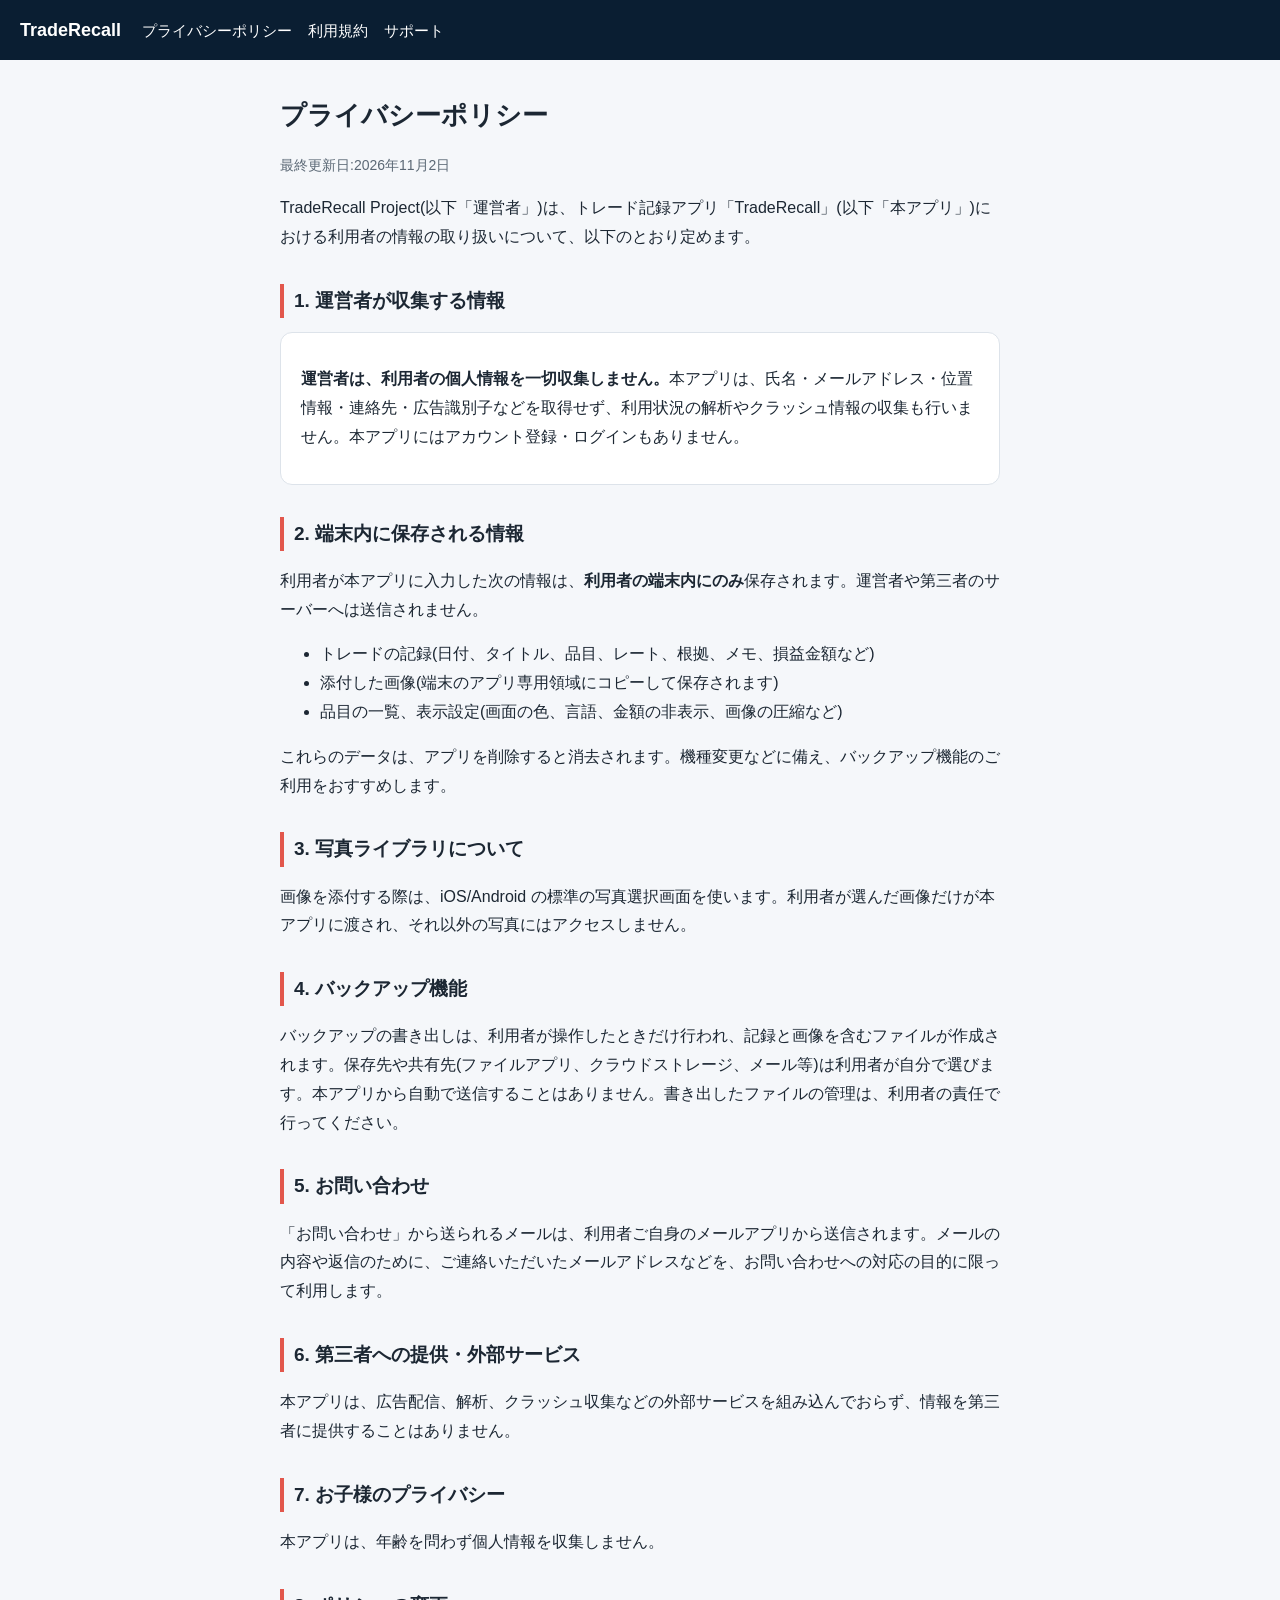
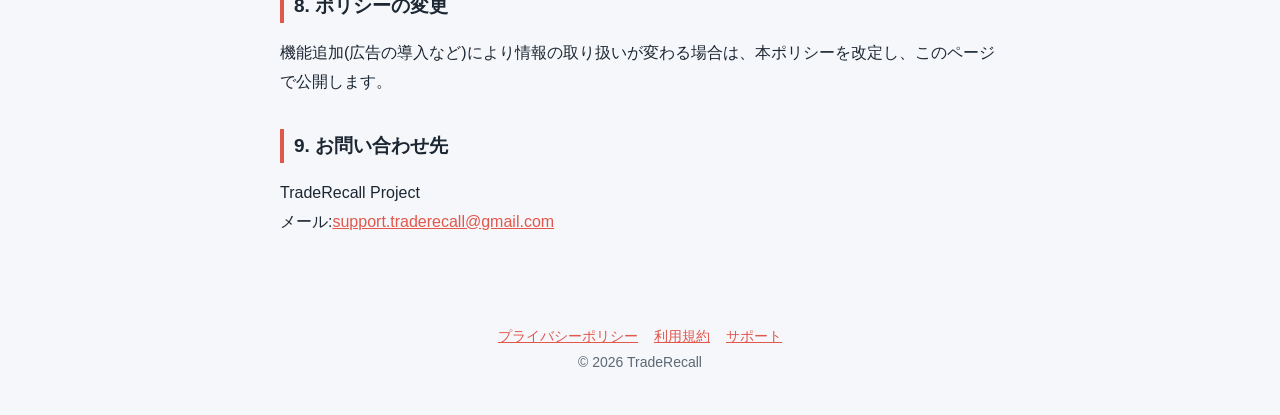
==== privacy/index.html @ aee0db61 "公開用ページを追加" ====
<!DOCTYPE html>
<html lang="ja">
<head>
<meta charset="utf-8">
<meta name="viewport" content="width=device-width, initial-scale=1">
<title>プライバシーポリシー | TradeRecall</title>
<link rel="stylesheet" href="../style.css">
</head>
<body>
<header class="site">
  <a class="brand" href="../">TradeRecall</a>
  <a href="../privacy/">プライバシーポリシー</a><a href="../terms/">利用規約</a><a href="../support/">サポート</a>
</header>
<main>
  <h1>プライバシーポリシー</h1>
  <p class="meta">最終更新日:<span data-updated>2026年11月2日</span></p>
  <p><span data-operator>TradeRecall Project</span>(以下「運営者」)は、トレード記録アプリ「TradeRecall」(以下「本アプリ」)における利用者の情報の取り扱いについて、以下のとおり定めます。</p>

  <h2>1. 運営者が収集する情報</h2>
  <div class="card">
    <p><strong>運営者は、利用者の個人情報を一切収集しません。</strong>本アプリは、氏名・メールアドレス・位置情報・連絡先・広告識別子などを取得せず、利用状況の解析やクラッシュ情報の収集も行いません。本アプリにはアカウント登録・ログインもありません。</p>
  </div>

  <h2>2. 端末内に保存される情報</h2>
  <p>利用者が本アプリに入力した次の情報は、<strong>利用者の端末内にのみ</strong>保存されます。運営者や第三者のサーバーへは送信されません。</p>
  <ul>
    <li>トレードの記録(日付、タイトル、品目、レート、根拠、メモ、損益金額など)</li>
    <li>添付した画像(端末のアプリ専用領域にコピーして保存されます)</li>
    <li>品目の一覧、表示設定(画面の色、言語、金額の非表示、画像の圧縮など)</li>
  </ul>
  <p>これらのデータは、アプリを削除すると消去されます。機種変更などに備え、バックアップ機能のご利用をおすすめします。</p>

  <h2>3. 写真ライブラリについて</h2>
  <p>画像を添付する際は、iOS/Android の標準の写真選択画面を使います。利用者が選んだ画像だけが本アプリに渡され、それ以外の写真にはアクセスしません。</p>

  <h2>4. バックアップ機能</h2>
  <p>バックアップの書き出しは、利用者が操作したときだけ行われ、記録と画像を含むファイルが作成されます。保存先や共有先(ファイルアプリ、クラウドストレージ、メール等)は利用者が自分で選びます。本アプリから自動で送信することはありません。書き出したファイルの管理は、利用者の責任で行ってください。</p>

  <h2>5. お問い合わせ</h2>
  <p>「お問い合わせ」から送られるメールは、利用者ご自身のメールアプリから送信されます。メールの内容や返信のために、ご連絡いただいたメールアドレスなどを、お問い合わせへの対応の目的に限って利用します。</p>

  <h2>6. 第三者への提供・外部サービス</h2>
  <p>本アプリは、広告配信、解析、クラッシュ収集などの外部サービスを組み込んでおらず、情報を第三者に提供することはありません。</p>

  <h2>7. お子様のプライバシー</h2>
  <p>本アプリは、年齢を問わず個人情報を収集しません。</p>

  <h2>8. ポリシーの変更</h2>
  <p>機能追加(広告の導入など)により情報の取り扱いが変わる場合は、本ポリシーを改定し、このページで公開します。</p>

  <h2>9. お問い合わせ先</h2>
  <p><span data-operator>TradeRecall Project</span><br>メール:<a data-email href="mailto:support.traderecall@gmail.com">support.traderecall@gmail.com</a></p>
</main>
<footer>
  <a href="../privacy/">プライバシーポリシー</a><a href="../terms/">利用規約</a><a href="../support/">サポート</a>
  <div>© 2026 TradeRecall</div>
</footer>
<script src="../config.js"></script>
<script src="../site.js"></script>
</body>
</html>
---- style.css ----
:root { --navy: #0a1e32; --accent: #e2574c; --text: #1c2733; --sub: #5b6875; --bg: #f5f7fa; --card: #fff; --line: #dde3ea; }
@media (prefers-color-scheme: dark) {
  :root { --text: #e8edf2; --sub: #9aa8b5; --bg: #0a1e32; --card: #11293f; --line: #223d57; }
}
* { box-sizing: border-box; }
body { margin: 0; font-family: -apple-system, "Hiragino Sans", "Yu Gothic", "Noto Sans JP", sans-serif; line-height: 1.8; color: var(--text); background: var(--bg); }
header.site { background: var(--navy); color: #fff; padding: 14px 20px; }
header.site a { color: #fff; text-decoration: none; margin-right: 16px; font-size: 15px; }
header.site a.brand { font-weight: 700; font-size: 18px; }
main { max-width: 760px; margin: 0 auto; padding: 24px 20px 48px; }
h1 { font-size: 26px; margin: 8px 0 4px; }
h2 { font-size: 19px; margin: 32px 0 8px; padding-left: 10px; border-left: 4px solid var(--accent); }
p, li { font-size: 16px; }
a { color: var(--accent); }
.meta { color: var(--sub); font-size: 14px; }
.card { background: var(--card); border: 1px solid var(--line); border-radius: 12px; padding: 16px 20px; margin: 14px 0; }
.hero { text-align: center; padding: 32px 0 8px; }
.hero p.lead { font-size: 18px; color: var(--sub); }
.hero img { width: 112px; height: 112px; border-radius: 26px; }
.grid { display: grid; grid-template-columns: repeat(auto-fit, minmax(220px, 1fr)); gap: 12px; }
.grid .card { margin: 0; }
.grid h3 { margin: 0 0 4px; font-size: 17px; }
.grid p { margin: 0; font-size: 15px; color: var(--sub); }
details.card summary { cursor: pointer; font-weight: 700; }
footer { text-align: center; color: var(--sub); font-size: 14px; padding: 24px 20px 40px; }
footer a { margin: 0 8px; }
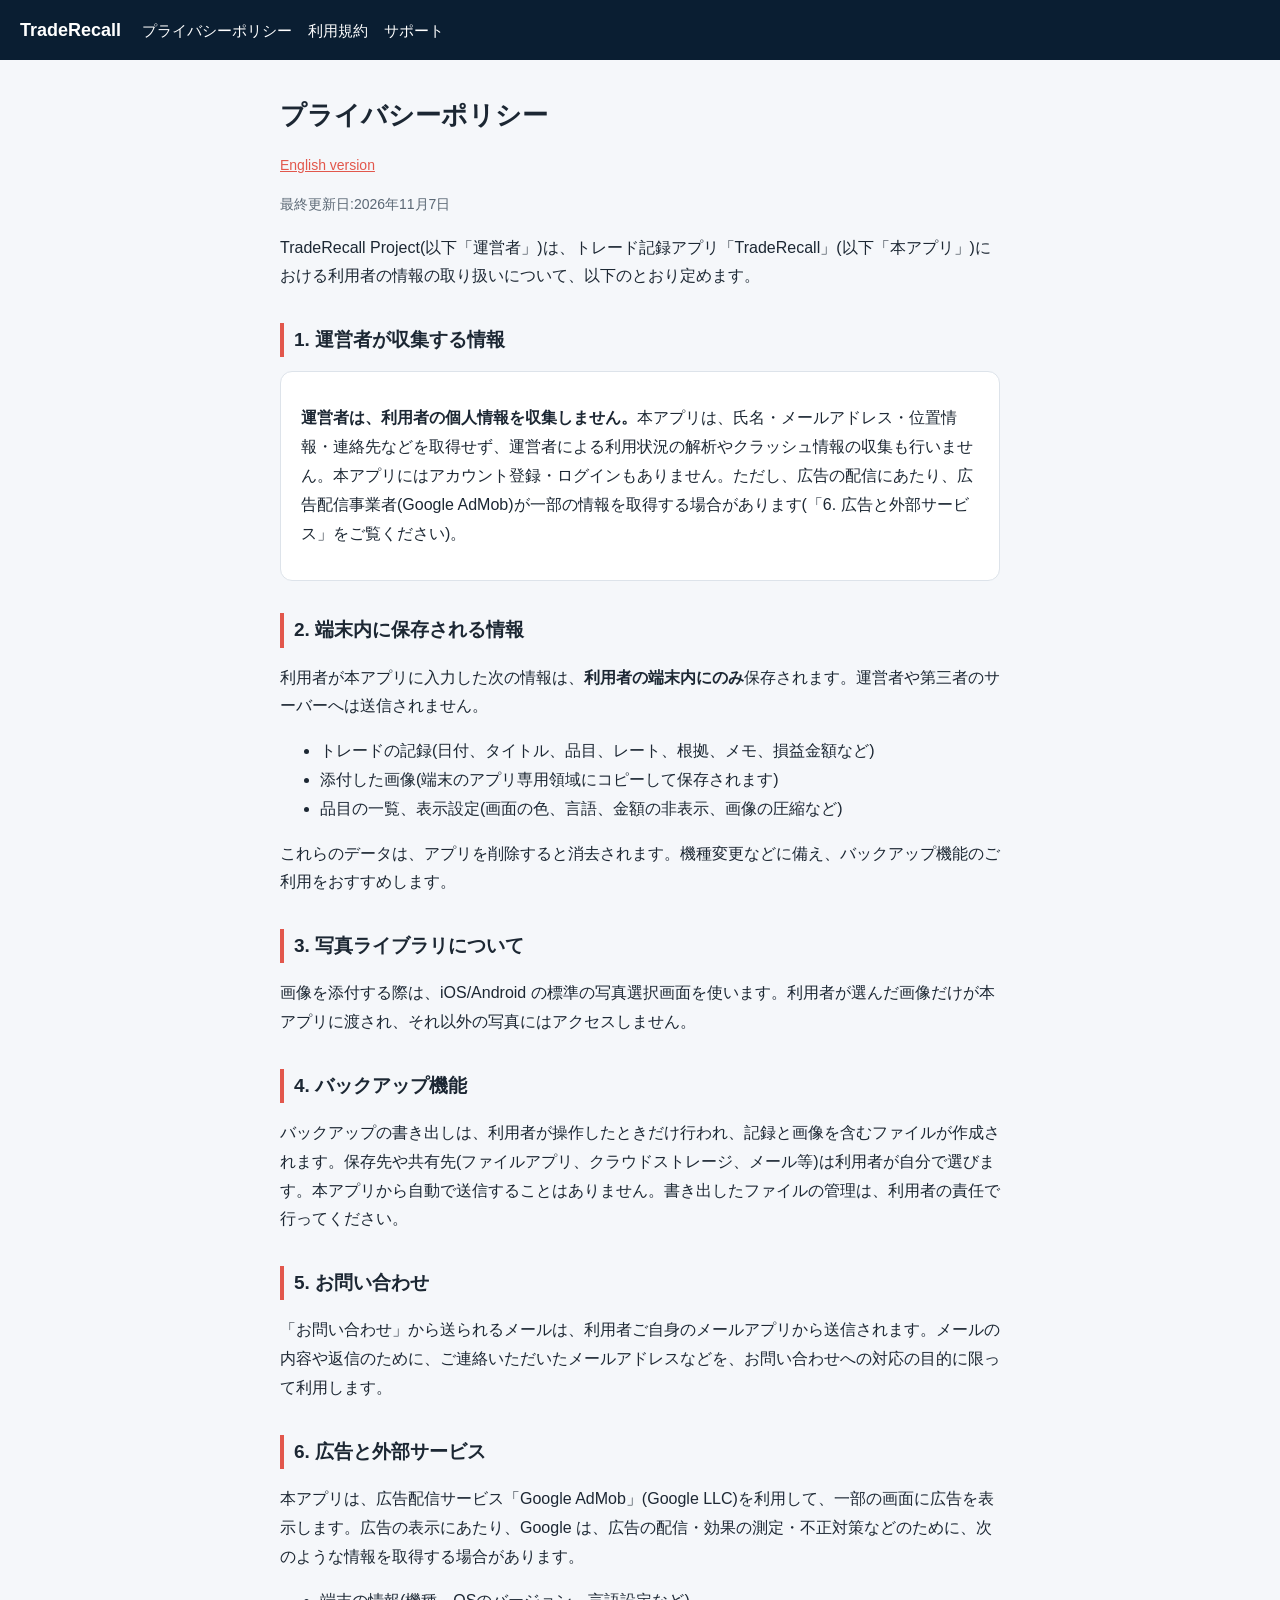
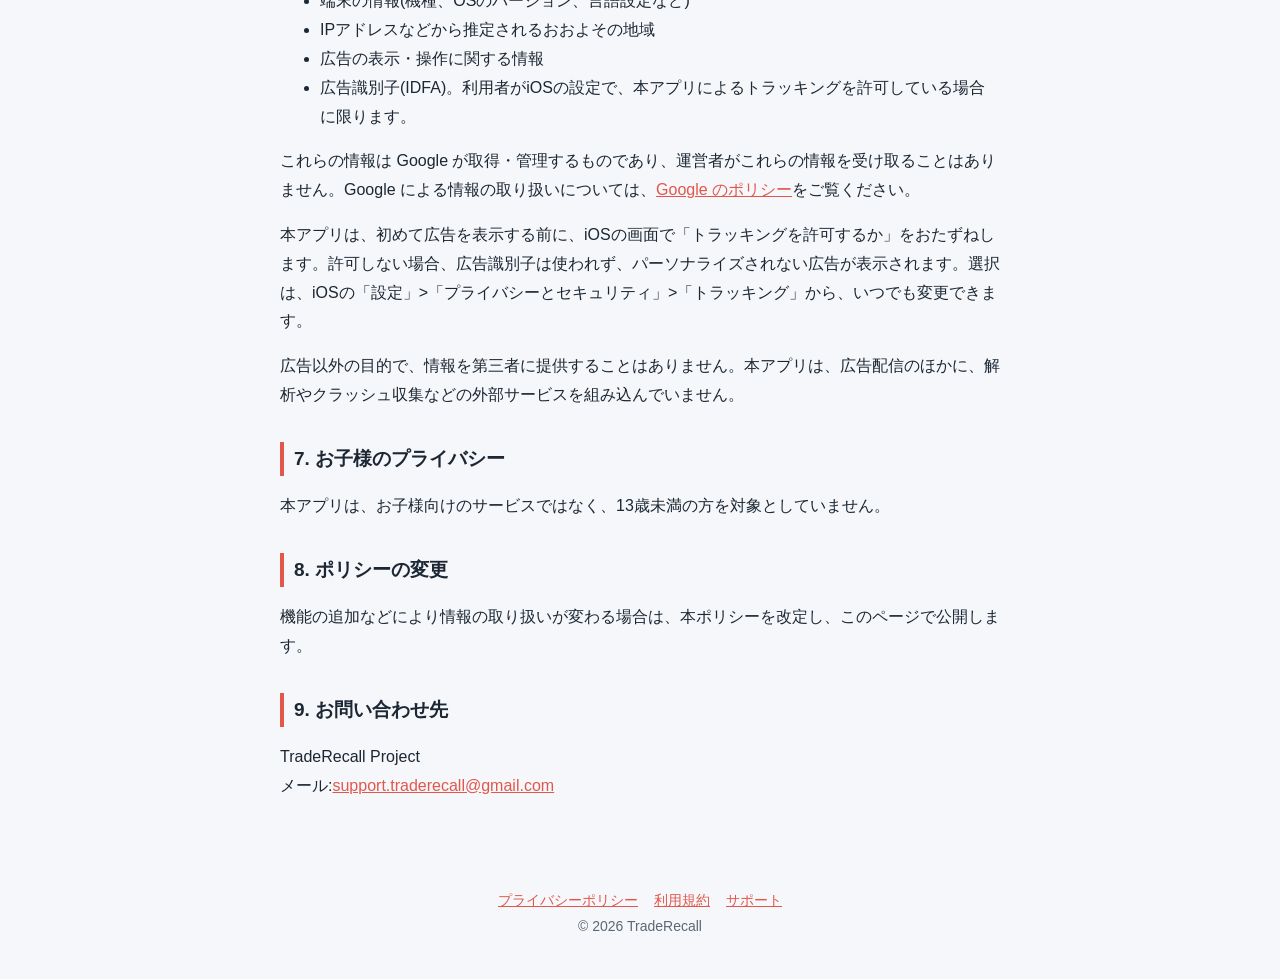
==== commit f47197e6: "プライバシーポリシーに広告(AdMob)・トラッキング許可の記載を追加し、英語版を追加" ====
--- a/privacy/index.html
+++ b/privacy/index.html
@@ -13,12 +13,13 @@
 </header>
 <main>
   <h1>プライバシーポリシー</h1>
+  <p class="meta"><a href="en/">English version</a></p>
   <p class="meta">最終更新日:<span data-updated>2026年11月2日</span></p>
   <p><span data-operator>TradeRecall Project</span>(以下「運営者」)は、トレード記録アプリ「TradeRecall」(以下「本アプリ」)における利用者の情報の取り扱いについて、以下のとおり定めます。</p>
 
   <h2>1. 運営者が収集する情報</h2>
   <div class="card">
-    <p><strong>運営者は、利用者の個人情報を一切収集しません。</strong>本アプリは、氏名・メールアドレス・位置情報・連絡先・広告識別子などを取得せず、利用状況の解析やクラッシュ情報の収集も行いません。本アプリにはアカウント登録・ログインもありません。</p>
+    <p><strong>運営者は、利用者の個人情報を収集しません。</strong>本アプリは、氏名・メールアドレス・位置情報・連絡先などを取得せず、運営者による利用状況の解析やクラッシュ情報の収集も行いません。本アプリにはアカウント登録・ログインもありません。ただし、広告の配信にあたり、広告配信事業者(Google AdMob)が一部の情報を取得する場合があります(「6. 広告と外部サービス」をご覧ください)。</p>
   </div>
 
   <h2>2. 端末内に保存される情報</h2>
@@ -39,14 +40,23 @@
   <h2>5. お問い合わせ</h2>
   <p>「お問い合わせ」から送られるメールは、利用者ご自身のメールアプリから送信されます。メールの内容や返信のために、ご連絡いただいたメールアドレスなどを、お問い合わせへの対応の目的に限って利用します。</p>
 
-  <h2>6. 第三者への提供・外部サービス</h2>
-  <p>本アプリは、広告配信、解析、クラッシュ収集などの外部サービスを組み込んでおらず、情報を第三者に提供することはありません。</p>
+  <h2>6. 広告と外部サービス</h2>
+  <p>本アプリは、広告配信サービス「Google AdMob」(Google LLC)を利用して、一部の画面に広告を表示します。広告の表示にあたり、Google は、広告の配信・効果の測定・不正対策などのために、次のような情報を取得する場合があります。</p>
+  <ul>
+    <li>端末の情報(機種、OSのバージョン、言語設定など)</li>
+    <li>IPアドレスなどから推定されるおおよその地域</li>
+    <li>広告の表示・操作に関する情報</li>
+    <li>広告識別子(IDFA)。利用者がiOSの設定で、本アプリによるトラッキングを許可している場合に限ります。</li>
+  </ul>
+  <p>これらの情報は Google が取得・管理するものであり、運営者がこれらの情報を受け取ることはありません。Google による情報の取り扱いについては、<a href="https://policies.google.com/technologies/partner-sites">Google のポリシー</a>をご覧ください。</p>
+  <p>本アプリは、初めて広告を表示する前に、iOSの画面で「トラッキングを許可するか」をおたずねします。許可しない場合、広告識別子は使われず、パーソナライズされない広告が表示されます。選択は、iOSの「設定」&gt;「プライバシーとセキュリティ」&gt;「トラッキング」から、いつでも変更できます。</p>
+  <p>広告以外の目的で、情報を第三者に提供することはありません。本アプリは、広告配信のほかに、解析やクラッシュ収集などの外部サービスを組み込んでいません。</p>
 
   <h2>7. お子様のプライバシー</h2>
-  <p>本アプリは、年齢を問わず個人情報を収集しません。</p>
+  <p>本アプリは、お子様向けのサービスではなく、13歳未満の方を対象としていません。</p>
 
   <h2>8. ポリシーの変更</h2>
-  <p>機能追加(広告の導入など)により情報の取り扱いが変わる場合は、本ポリシーを改定し、このページで公開します。</p>
+  <p>機能の追加などにより情報の取り扱いが変わる場合は、本ポリシーを改定し、このページで公開します。</p>
 
   <h2>9. お問い合わせ先</h2>
   <p><span data-operator>TradeRecall Project</span><br>メール:<a data-email href="mailto:support.traderecall@gmail.com">support.traderecall@gmail.com</a></p>
